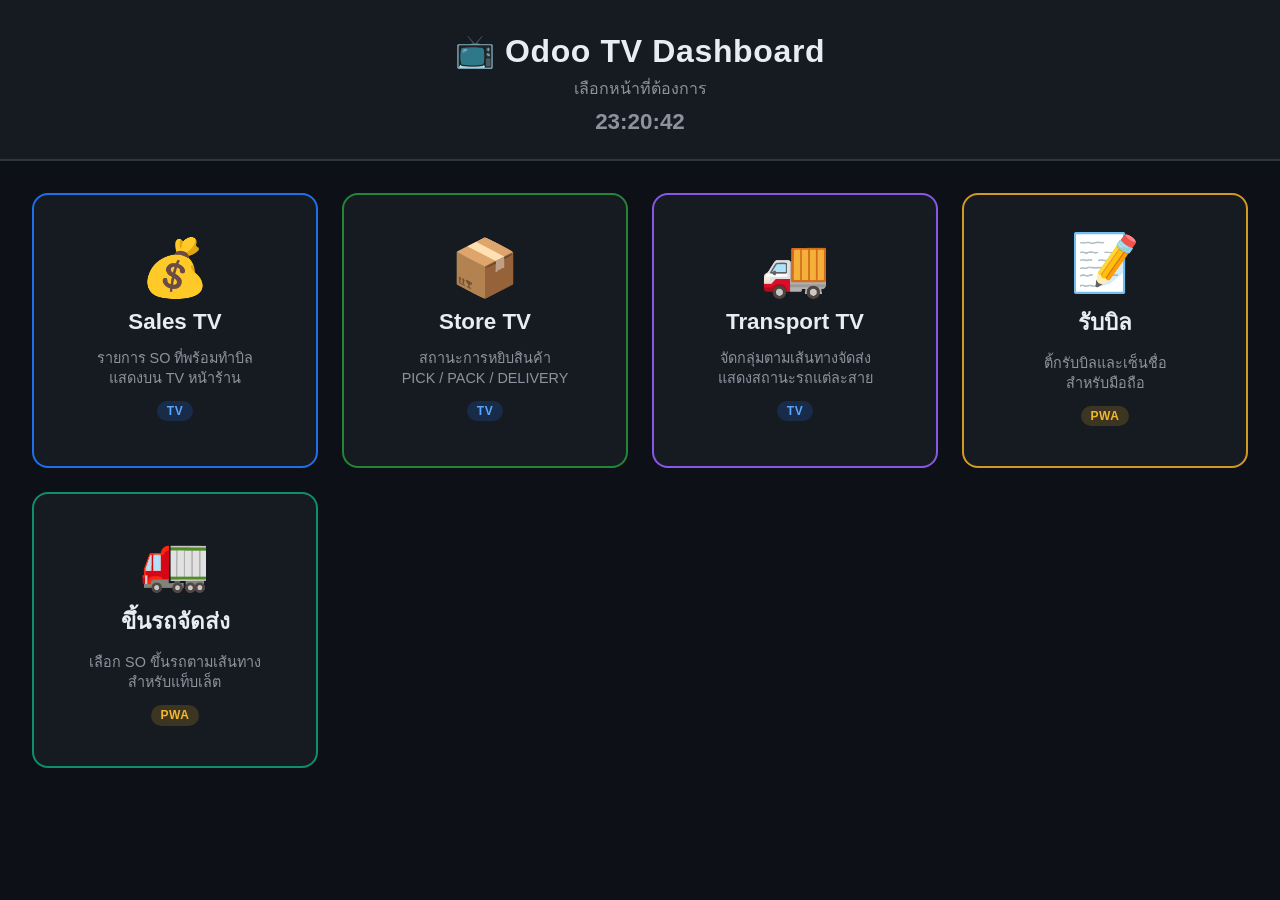
==== frontend/home/index.html @ edafb1b8 "Add home page with navigation buttons to all dashboards Co-Authored-By: Claude Sonnet 4.6 <noreply@a" ====
<!DOCTYPE html>
<html lang="th">
<head>
  <meta charset="UTF-8">
  <meta name="viewport" content="width=device-width, initial-scale=1.0">
  <title>Odoo TV Dashboard</title>
  <style>
    :root {
      --bg: #0d1117;
      --surface: #161b22;
      --border: #30363d;
      --text: #e6edf3;
      --muted: #8b949e;
    }

    * { box-sizing: border-box; margin: 0; padding: 0; }

    body {
      background: var(--bg);
      color: var(--text);
      font-family: 'Segoe UI', Tahoma, sans-serif;
      min-height: 100vh;
      display: flex;
      flex-direction: column;
    }

    header {
      padding: 2rem 2rem 1.5rem;
      text-align: center;
      background: var(--surface);
      border-bottom: 2px solid #30363d;
    }

    header h1 {
      font-size: 2rem;
      font-weight: 700;
      color: var(--text);
      letter-spacing: 0.02em;
    }

    header p {
      margin-top: 0.4rem;
      color: var(--muted);
      font-size: 1rem;
    }

    #clock {
      margin-top: 0.5rem;
      font-size: 1.4rem;
      font-weight: bold;
      font-variant-numeric: tabular-nums;
      color: var(--muted);
    }

    main {
      flex: 1;
      display: grid;
      grid-template-columns: repeat(auto-fit, minmax(280px, 1fr));
      gap: 1.5rem;
      padding: 2rem;
      max-width: 1400px;
      width: 100%;
      margin: 0 auto;
      align-content: start;
    }

    a.card {
      display: flex;
      flex-direction: column;
      align-items: center;
      justify-content: center;
      gap: 0.8rem;
      padding: 2.5rem 1.5rem;
      background: var(--surface);
      border: 2px solid var(--border);
      border-radius: 16px;
      text-decoration: none;
      color: var(--text);
      transition: transform 0.15s, border-color 0.15s, box-shadow 0.15s;
      cursor: pointer;
      min-height: 200px;
    }

    a.card:hover {
      transform: translateY(-4px);
      box-shadow: 0 8px 32px rgba(0,0,0,0.4);
    }

    a.card:active {
      transform: translateY(-1px);
    }

    /* สีต่างกันแต่ละ card */
    a.card.sales  { border-color: #1f6feb; }
    a.card.sales:hover  { border-color: #58a6ff; box-shadow: 0 8px 32px rgba(31,111,235,0.3); }

    a.card.store  { border-color: #238636; }
    a.card.store:hover  { border-color: #3fb950; box-shadow: 0 8px 32px rgba(35,134,54,0.3); }

    a.card.transport { border-color: #8957e5; }
    a.card.transport:hover { border-color: #a371f7; box-shadow: 0 8px 32px rgba(137,87,229,0.3); }

    a.card.mobile { border-color: #d29922; }
    a.card.mobile:hover { border-color: #f0b72f; box-shadow: 0 8px 32px rgba(210,153,34,0.3); }

    a.card.tablet { border-color: #0d8f6f; }
    a.card.tablet:hover { border-color: #1abc9c; box-shadow: 0 8px 32px rgba(13,143,111,0.3); }

    .card-icon {
      font-size: 3.5rem;
      line-height: 1;
    }

    .card-title {
      font-size: 1.4rem;
      font-weight: 700;
      text-align: center;
    }

    .card-desc {
      font-size: 0.9rem;
      color: var(--muted);
      text-align: center;
      line-height: 1.4;
    }

    .card-badge {
      font-size: 0.75rem;
      padding: 0.2rem 0.6rem;
      border-radius: 20px;
      font-weight: 600;
      letter-spacing: 0.05em;
      text-transform: uppercase;
    }

    .badge-tv   { background: rgba(31,111,235,0.2);  color: #58a6ff; }
    .badge-pwa  { background: rgba(210,153,34,0.2);  color: #f0b72f; }
  </style>
</head>
<body>
  <header>
    <h1>📺 Odoo TV Dashboard</h1>
    <p>เลือกหน้าที่ต้องการ</p>
    <div id="clock"></div>
  </header>

  <main>
    <a class="card sales" href="/sales">
      <div class="card-icon">💰</div>
      <div class="card-title">Sales TV</div>
      <div class="card-desc">รายการ SO ที่พร้อมทำบิล<br>แสดงบน TV หน้าร้าน</div>
      <span class="card-badge badge-tv">TV</span>
    </a>

    <a class="card store" href="/store">
      <div class="card-icon">📦</div>
      <div class="card-title">Store TV</div>
      <div class="card-desc">สถานะการหยิบสินค้า<br>PICK / PACK / DELIVERY</div>
      <span class="card-badge badge-tv">TV</span>
    </a>

    <a class="card transport" href="/transport">
      <div class="card-icon">🚚</div>
      <div class="card-title">Transport TV</div>
      <div class="card-desc">จัดกลุ่มตามเส้นทางจัดส่ง<br>แสดงสถานะรถแต่ละสาย</div>
      <span class="card-badge badge-tv">TV</span>
    </a>

    <a class="card mobile" href="/mobile/receive-bill">
      <div class="card-icon">📝</div>
      <div class="card-title">รับบิล</div>
      <div class="card-desc">ติ้กรับบิลและเซ็นชื่อ<br>สำหรับมือถือ</div>
      <span class="card-badge badge-pwa">PWA</span>
    </a>

    <a class="card tablet" href="/tablet/dispatch">
      <div class="card-icon">🚛</div>
      <div class="card-title">ขึ้นรถจัดส่ง</div>
      <div class="card-desc">เลือก SO ขึ้นรถตามเส้นทาง<br>สำหรับแท็บเล็ต</div>
      <span class="card-badge badge-pwa">PWA</span>
    </a>
  </main>

  <script>
    function updateClock() {
      const now = new Date();
      document.getElementById('clock').textContent = now.toLocaleTimeString('th-TH', {
        hour: '2-digit', minute: '2-digit', second: '2-digit', hour12: false
      });
    }
    updateClock();
    setInterval(updateClock, 1000);
  </script>
</body>
</html>
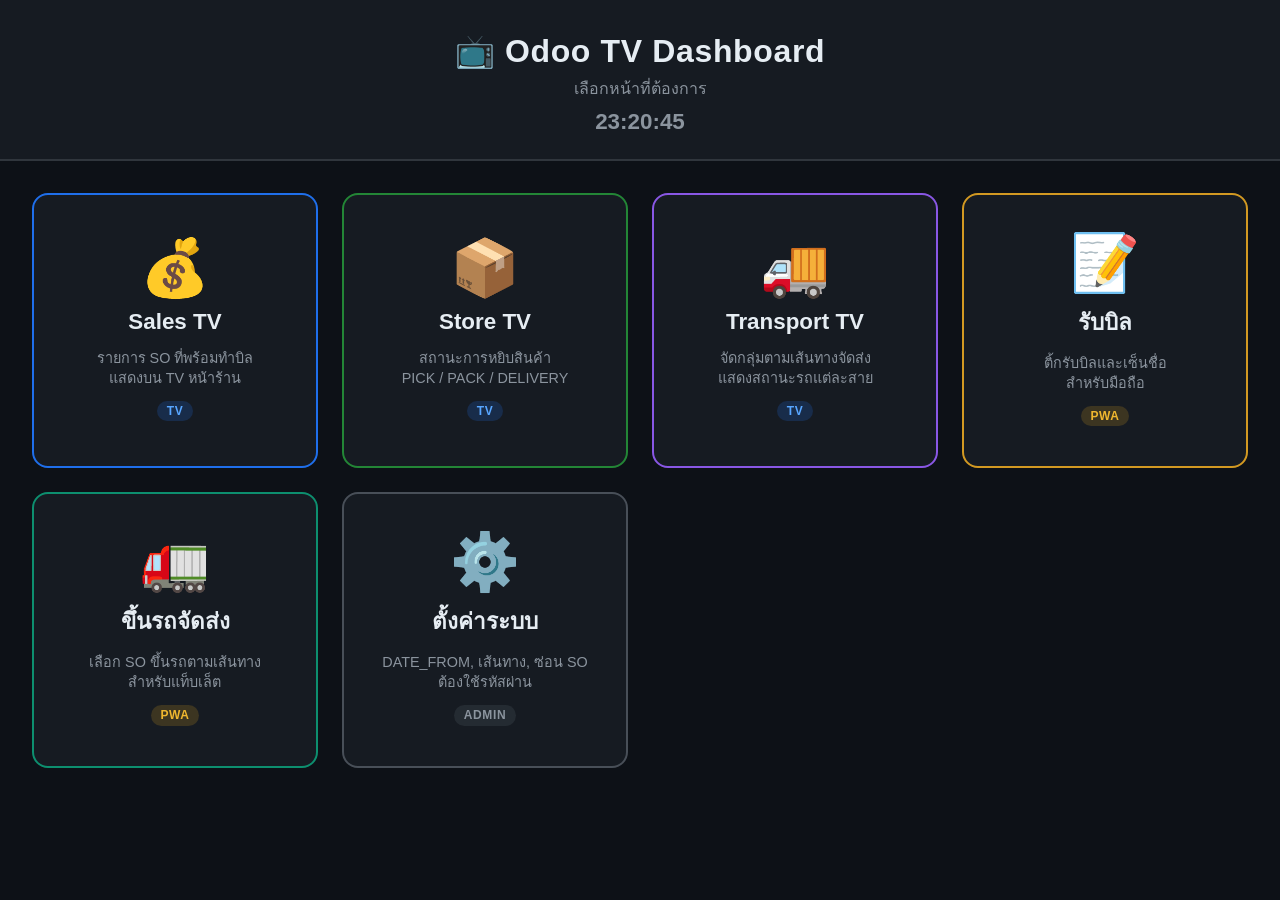
==== commit 48cdcc4f: "feat: add admin settings page for operational config - new /admin page (password-protected via ADMIN" ====
--- a/frontend/home/index.html
+++ b/frontend/home/index.html
@@ -106,6 +106,9 @@
     a.card.tablet { border-color: #0d8f6f; }
     a.card.tablet:hover { border-color: #1abc9c; box-shadow: 0 8px 32px rgba(13,143,111,0.3); }
 
+    a.card.admin { border-color: #484f58; }
+    a.card.admin:hover { border-color: #8b949e; box-shadow: 0 8px 32px rgba(72,79,88,0.3); }
+
     .card-icon {
       font-size: 3.5rem;
       line-height: 1;
@@ -135,6 +138,7 @@
 
     .badge-tv   { background: rgba(31,111,235,0.2);  color: #58a6ff; }
     .badge-pwa  { background: rgba(210,153,34,0.2);  color: #f0b72f; }
+    .badge-admin { background: rgba(72,79,88,0.3);   color: #8b949e; }
   </style>
 </head>
 <body>
@@ -179,6 +183,13 @@
       <div class="card-desc">เลือก SO ขึ้นรถตามเส้นทาง<br>สำหรับแท็บเล็ต</div>
       <span class="card-badge badge-pwa">PWA</span>
     </a>
+
+    <a class="card admin" href="/admin">
+      <div class="card-icon">⚙️</div>
+      <div class="card-title">ตั้งค่าระบบ</div>
+      <div class="card-desc">DATE_FROM, เส้นทาง, ซ่อน SO<br>ต้องใช้รหัสผ่าน</div>
+      <span class="card-badge badge-admin">ADMIN</span>
+    </a>
   </main>
 
   <script>
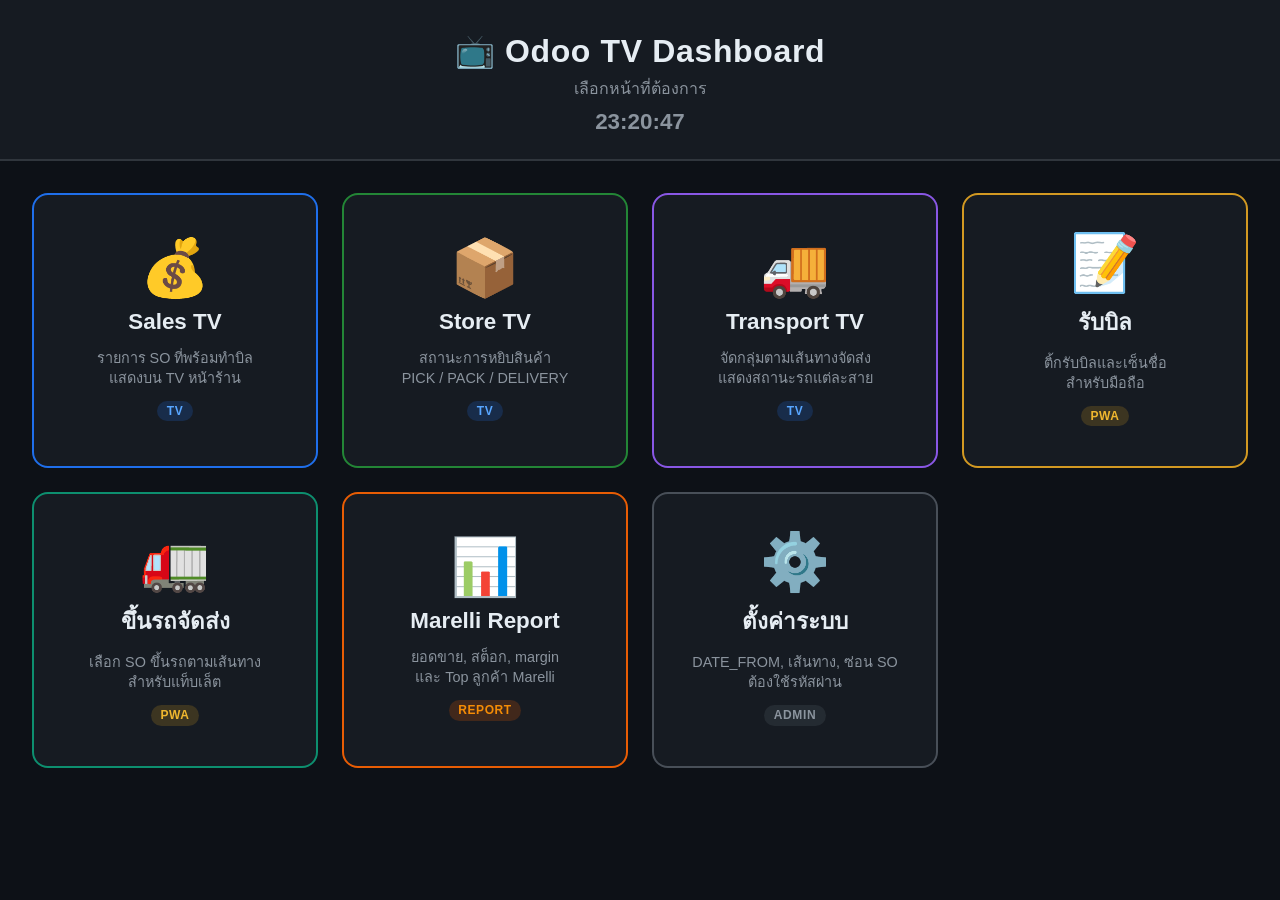
==== commit df18f31a: "feat: เพิ่มหน้า Marelli Report (/marelli) - สร้าง marelli_service.py — ดึงข้อมูลจาก Odoo: product, S" ====
--- a/frontend/home/index.html
+++ b/frontend/home/index.html
@@ -109,6 +109,9 @@
     a.card.admin { border-color: #484f58; }
     a.card.admin:hover { border-color: #8b949e; box-shadow: 0 8px 32px rgba(72,79,88,0.3); }
 
+    a.card.marelli { border-color: #e85d04; }
+    a.card.marelli:hover { border-color: #f48c06; box-shadow: 0 8px 32px rgba(232,93,4,0.3); }
+
     .card-icon {
       font-size: 3.5rem;
       line-height: 1;
@@ -136,9 +139,10 @@
       text-transform: uppercase;
     }
 
-    .badge-tv   { background: rgba(31,111,235,0.2);  color: #58a6ff; }
-    .badge-pwa  { background: rgba(210,153,34,0.2);  color: #f0b72f; }
-    .badge-admin { background: rgba(72,79,88,0.3);   color: #8b949e; }
+    .badge-tv      { background: rgba(31,111,235,0.2);  color: #58a6ff; }
+    .badge-pwa     { background: rgba(210,153,34,0.2);  color: #f0b72f; }
+    .badge-admin   { background: rgba(72,79,88,0.3);    color: #8b949e; }
+    .badge-report  { background: rgba(232,93,4,0.2);    color: #f48c06; }
   </style>
 </head>
 <body>
@@ -184,6 +188,13 @@
       <span class="card-badge badge-pwa">PWA</span>
     </a>
 
+    <a class="card marelli" href="/marelli">
+      <div class="card-icon">📊</div>
+      <div class="card-title">Marelli Report</div>
+      <div class="card-desc">ยอดขาย, สต็อก, margin<br>และ Top ลูกค้า Marelli</div>
+      <span class="card-badge badge-report">REPORT</span>
+    </a>
+
     <a class="card admin" href="/admin">
       <div class="card-icon">⚙️</div>
       <div class="card-title">ตั้งค่าระบบ</div>
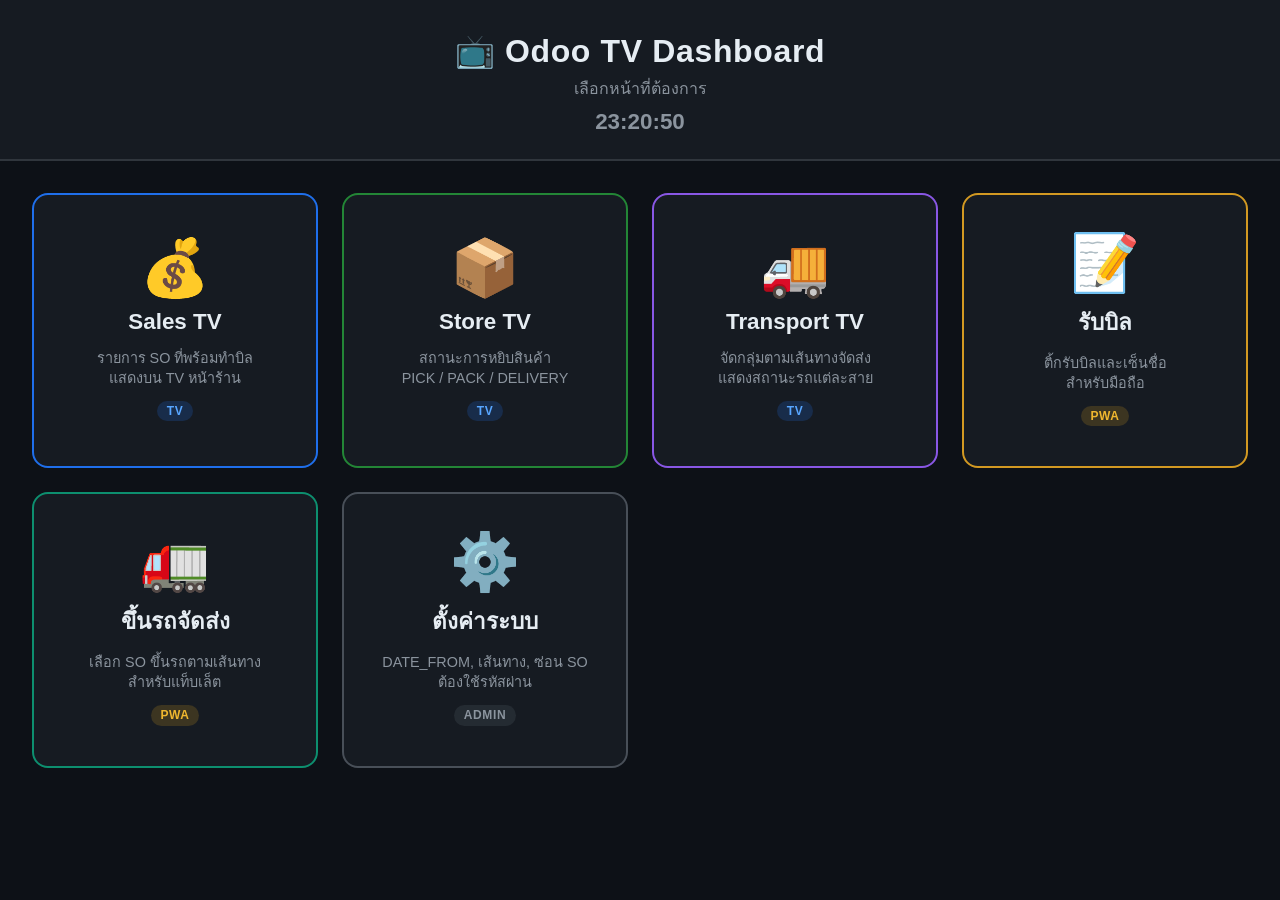
==== commit 577378bb: "feat: add CasaOS auto-update and remove Marelli report" ====
--- a/frontend/home/index.html
+++ b/frontend/home/index.html
@@ -109,9 +109,6 @@
     a.card.admin { border-color: #484f58; }
     a.card.admin:hover { border-color: #8b949e; box-shadow: 0 8px 32px rgba(72,79,88,0.3); }
 
-    a.card.marelli { border-color: #e85d04; }
-    a.card.marelli:hover { border-color: #f48c06; box-shadow: 0 8px 32px rgba(232,93,4,0.3); }
-
     .card-icon {
       font-size: 3.5rem;
       line-height: 1;
@@ -142,7 +139,6 @@
     .badge-tv      { background: rgba(31,111,235,0.2);  color: #58a6ff; }
     .badge-pwa     { background: rgba(210,153,34,0.2);  color: #f0b72f; }
     .badge-admin   { background: rgba(72,79,88,0.3);    color: #8b949e; }
-    .badge-report  { background: rgba(232,93,4,0.2);    color: #f48c06; }
   </style>
 </head>
 <body>
@@ -188,13 +184,6 @@
       <span class="card-badge badge-pwa">PWA</span>
     </a>
 
-    <a class="card marelli" href="/marelli">
-      <div class="card-icon">📊</div>
-      <div class="card-title">Marelli Report</div>
-      <div class="card-desc">ยอดขาย, สต็อก, margin<br>และ Top ลูกค้า Marelli</div>
-      <span class="card-badge badge-report">REPORT</span>
-    </a>
-
     <a class="card admin" href="/admin">
       <div class="card-icon">⚙️</div>
       <div class="card-title">ตั้งค่าระบบ</div>
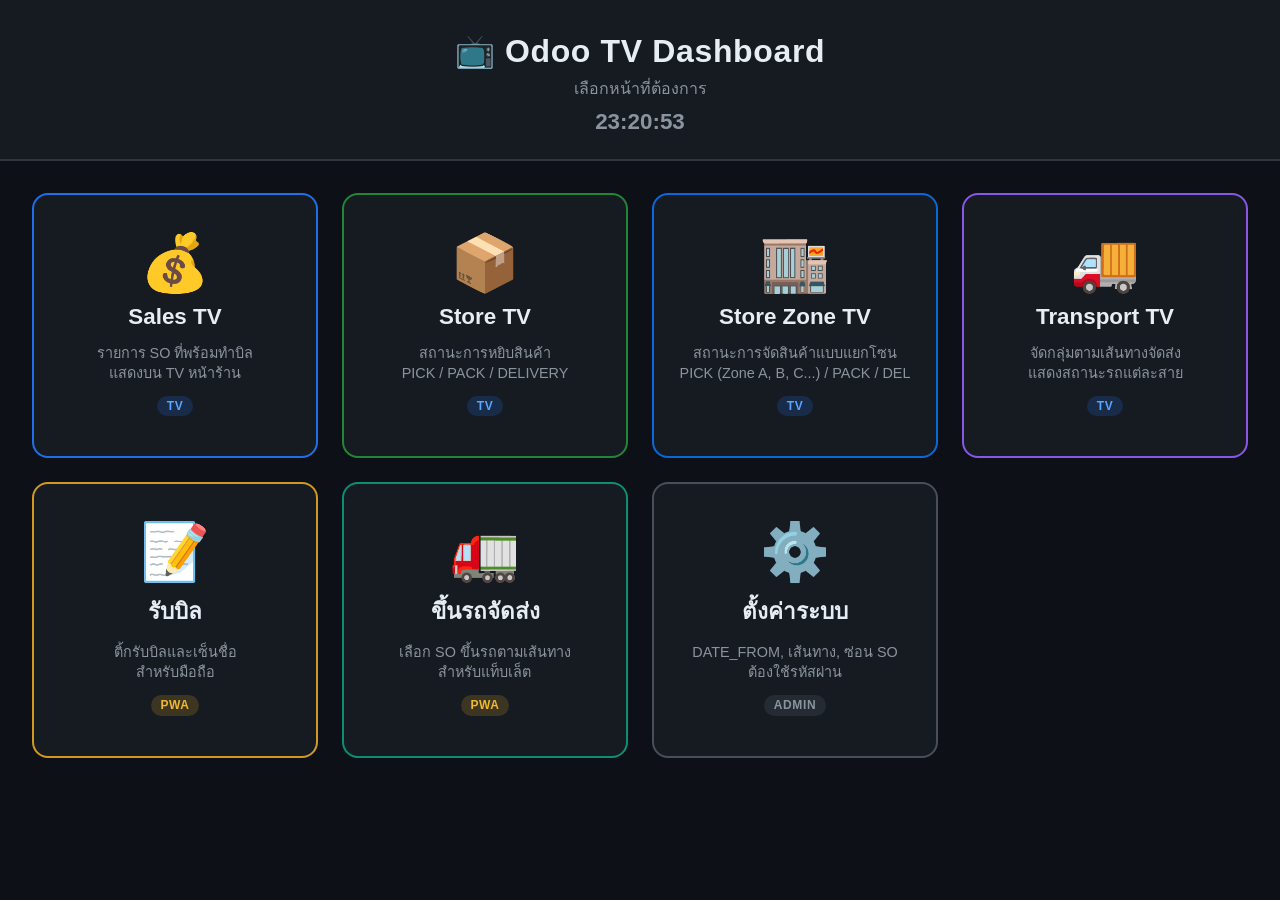
==== commit 79c26f00: "feat: add Store Zone TV dashboard with zone picking support" ====
--- a/frontend/home/index.html
+++ b/frontend/home/index.html
@@ -97,6 +97,9 @@
     a.card.store  { border-color: #238636; }
     a.card.store:hover  { border-color: #3fb950; box-shadow: 0 8px 32px rgba(35,134,54,0.3); }
 
+    a.card.store-zone  { border-color: #0969da; }
+    a.card.store-zone:hover  { border-color: #58a6ff; box-shadow: 0 8px 32px rgba(9,105,218,0.35); }
+
     a.card.transport { border-color: #8957e5; }
     a.card.transport:hover { border-color: #a371f7; box-shadow: 0 8px 32px rgba(137,87,229,0.3); }
 
@@ -163,6 +166,13 @@
       <span class="card-badge badge-tv">TV</span>
     </a>
 
+    <a class="card store-zone" href="/store-zone">
+      <div class="card-icon">🏬</div>
+      <div class="card-title">Store Zone TV</div>
+      <div class="card-desc">สถานะการจัดสินค้าแบบแยกโซน<br>PICK (Zone A, B, C...) / PACK / DEL</div>
+      <span class="card-badge badge-tv">TV</span>
+    </a>
+
     <a class="card transport" href="/transport">
       <div class="card-icon">🚚</div>
       <div class="card-title">Transport TV</div>
